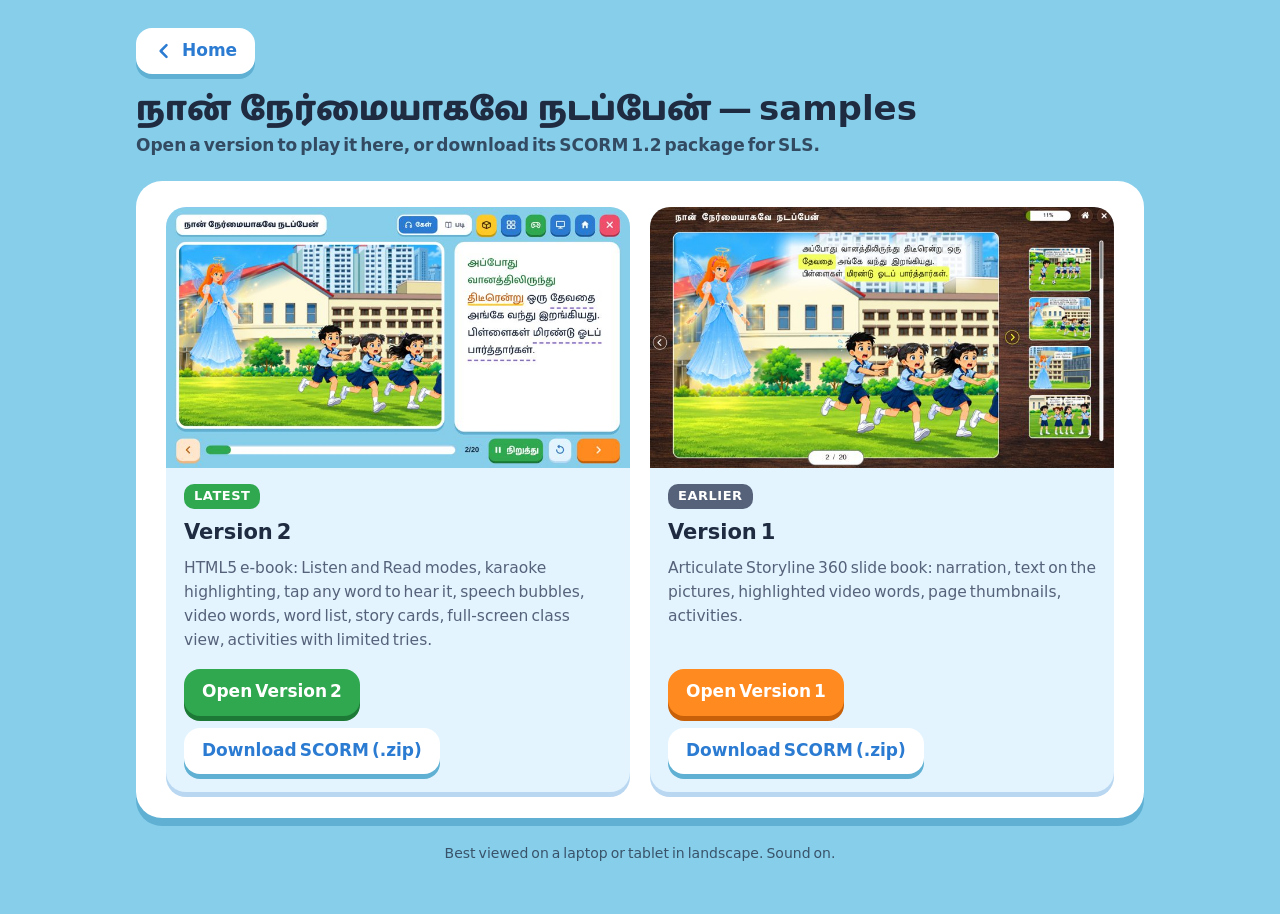
==== samples/index.html @ b4339971 "Samples site: e-book Version 1 and 2, features document, voice-over samples Co-Authored-By: Claude O" ====
<!doctype html>
<html lang="en">
<head>
<meta charset="utf-8">
<meta name="viewport" content="width=device-width,initial-scale=1,viewport-fit=cover">
<title>E-book Samples</title>
<link rel="stylesheet" href="../assets/site.css">
</head>
<body>
<div class="wrap">
  <a class="blk w crumb" href="../"><svg viewBox="0 0 24 24" fill="none" stroke="currentColor" stroke-width="3" stroke-linecap="round" stroke-linejoin="round"><path d="M15 5l-7 7 7 7"/></svg> Home</a>
  <header class="top">
    <div>
      <h1>நான் நேர்மையாகவே நடப்பேன் — samples</h1>
      <p>Open a version to play it here, or download its SCORM 1.2 package for SLS.</p>
    </div>
  </header>
  <section class="card">
    <div class="grid">
      <div class="sample">
        <img src="../assets/v2.jpg" alt="Version 2: story page with picture and text panel">
        <div class="b">
          <span class="tag">Latest</span>
          <h3>Version 2</h3>
          <p>HTML5 e-book: Listen and Read modes, karaoke highlighting, tap any word to hear it, speech bubbles, video words, word list, story cards, full-screen class view, activities with limited tries.</p>
          <div class="row">
            <a class="blk g" href="v2/index.html">Open Version 2</a>
            <a class="blk w" href="../downloads/version-2-SCORM.zip" download>Download SCORM (.zip)</a>
          </div>
        </div>
      </div>
      <div class="sample">
        <img src="../assets/v1.jpg" alt="Version 1: Storyline page with wooden frame and page thumbnails">
        <div class="b">
          <span class="tag old">Earlier</span>
          <h3>Version 1</h3>
          <p>Articulate Storyline 360 slide book: narration, text on the pictures, highlighted video words, page thumbnails, activities.</p>
          <div class="row">
            <a class="blk o" href="v1/story.html">Open Version 1</a>
            <a class="blk w" href="../downloads/version-1-SCORM.zip" download>Download SCORM (.zip)</a>
          </div>
        </div>
      </div>
    </div>
  </section>
  <footer>Best viewed on a laptop or tablet in landscape. Sound on.</footer>
</div>
</body>
</html>
---- assets/site.css ----
/* Toy Blocks — same look as the e-book */
@font-face{font-family:"Baloo Thambi 2";src:url(baloo-thambi-2-tamil-500-normal.woff2) format("woff2");font-weight:500}
@font-face{font-family:"Baloo Thambi 2";src:url(baloo-thambi-2-tamil-700-normal.woff2) format("woff2");font-weight:600 700}
@font-face{font-family:"Baloo Thambi 2";src:url(baloo-thambi-2-tamil-800-normal.woff2) format("woff2");font-weight:800}
:root{--sky:#87ceeb;--edge:#5fb0d3;--soft:#e3f4ff;--green:#2fa84f;--greend:#1d7a36;--orange:#ff8a1f;--oranged:#c8600a;
 --yellow:#ffc928;--yellowd:#c99a00;--blue:#2a7bd1;--blued:#1b579a;--ink:#1f2b40;--mute:#56627a;
 --font:"Baloo Thambi 2","Noto Sans Tamil","Latha",system-ui,sans-serif}
*{box-sizing:border-box}
html{color-scheme:light}
body{margin:0;background:var(--sky);color:var(--ink);font-family:var(--font);font-size:17px;line-height:1.55}
.wrap{max-width:1040px;margin:0 auto;padding:28px max(16px,env(safe-area-inset-right,0px)) 48px max(16px,env(safe-area-inset-left,0px))}
header.top{display:flex;align-items:center;gap:14px;flex-wrap:wrap;margin-bottom:22px}
.logo{width:52px;height:52px;border-radius:16px;background:var(--yellow);box-shadow:0 5px 0 var(--yellowd);display:grid;place-items:center;flex:none}
.logo svg{width:30px;height:30px}
header.top h1{margin:0;font-size:clamp(24px,4vw,34px);font-weight:800;line-height:1.2;text-wrap:balance}
header.top p{margin:2px 0 0;color:var(--ink);opacity:.8;font-weight:600}
.card{background:#fff;border-radius:26px;box-shadow:0 8px 0 var(--edge);padding:26px clamp(18px,3vw,30px);margin-bottom:26px}
.card h2{margin:0 0 6px;font-size:24px;font-weight:800}
.card>p{margin:0 0 16px;color:var(--mute)}
.grid{display:grid;grid-template-columns:repeat(auto-fit,minmax(min(100%,300px),1fr));gap:20px}
.sample{border-radius:20px;background:var(--soft);box-shadow:0 5px 0 #b9d7f1;overflow:hidden;display:flex;flex-direction:column;min-width:0}
.sample img{width:100%;aspect-ratio:16/9;object-fit:cover;display:block;max-width:100%}
.sample .b{padding:16px 18px 18px;display:flex;flex-direction:column;gap:8px;flex:1}
.tag{align-self:flex-start;font-size:13px;font-weight:800;letter-spacing:.04em;text-transform:uppercase;border-radius:10px;padding:2px 10px;color:#fff;background:var(--green)}
.tag.old{background:var(--mute)}
.sample h3{margin:0;font-size:21px;font-weight:800}
.sample p{margin:0;color:var(--mute);font-size:15.5px}
.row{display:flex;gap:12px;flex-wrap:wrap;margin-top:auto;padding-top:8px}
.blk{display:inline-flex;align-items:center;gap:8px;border:0;border-radius:16px;padding:10px 18px;font:inherit;font-weight:800;color:#fff;text-decoration:none;transition:transform .08s}
.blk:active{transform:translateY(3px)}
.blk:focus-visible{outline:4px solid var(--ink);outline-offset:3px}
.g{background:var(--green);box-shadow:0 5px 0 var(--greend)} .o{background:var(--orange);box-shadow:0 5px 0 var(--oranged)}
.b2{background:var(--blue);box-shadow:0 5px 0 var(--blued)} .w{background:#fff;color:var(--blue);box-shadow:0 5px 0 var(--edge)}
.blk svg{width:20px;height:20px}
.vo{display:flex;flex-direction:column;gap:12px}
.vo .item{display:grid;grid-template-columns:44px 1fr;gap:14px;align-items:center;background:var(--soft);border-radius:18px;padding:12px 14px;min-width:0}
.vo .n{width:44px;height:44px;border-radius:14px;background:var(--orange);box-shadow:0 4px 0 var(--oranged);color:#fff;font-weight:800;display:grid;place-items:center;font-size:19px}
.vo .t{min-width:0}
.vo .t b{display:block;font-weight:800}
.vo .t span{display:block;color:var(--mute);font-size:14.5px}
.vo audio{width:100%;margin-top:6px}
.vo a{color:var(--blue);font-weight:700;font-size:14.5px;word-break:break-all}
.empty{color:var(--mute);font-style:italic}
footer{color:var(--ink);opacity:.75;font-size:14px;text-align:center}
.crumb{display:inline-flex;margin-bottom:16px}
@media (prefers-reduced-motion:reduce){.blk{transition:none}}
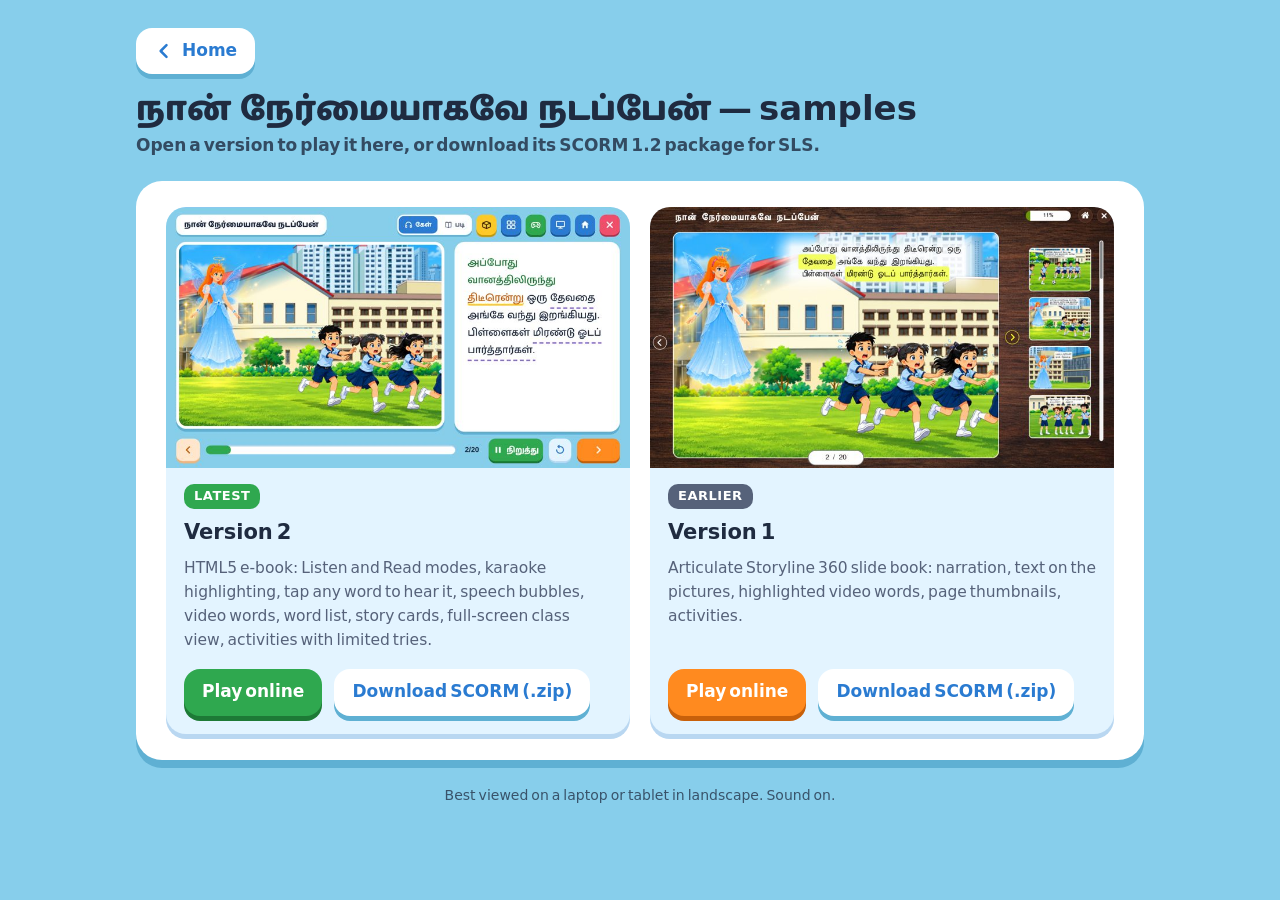
==== commit 12441a0c: "Landing page: three panels (Sample Reader, Feature Document, Voice-over Samples) with play and downl" ====
--- a/samples/index.html
+++ b/samples/index.html
@@ -24,7 +24,7 @@
           <h3>Version 2</h3>
           <p>HTML5 e-book: Listen and Read modes, karaoke highlighting, tap any word to hear it, speech bubbles, video words, word list, story cards, full-screen class view, activities with limited tries.</p>
           <div class="row">
-            <a class="blk g" href="v2/index.html">Open Version 2</a>
+            <a class="blk g" href="v2/index.html">Play online</a>
             <a class="blk w" href="../downloads/version-2-SCORM.zip" download>Download SCORM (.zip)</a>
           </div>
         </div>
@@ -36,7 +36,7 @@
           <h3>Version 1</h3>
           <p>Articulate Storyline 360 slide book: narration, text on the pictures, highlighted video words, page thumbnails, activities.</p>
           <div class="row">
-            <a class="blk o" href="v1/story.html">Open Version 1</a>
+            <a class="blk o" href="v1/story.html">Play online</a>
             <a class="blk w" href="../downloads/version-1-SCORM.zip" download>Download SCORM (.zip)</a>
           </div>
         </div>
--- a/assets/site.css
+++ b/assets/site.css
@@ -39,8 +39,30 @@
 .vo .t b{display:block;font-weight:800}
 .vo .t span{display:block;color:var(--mute);font-size:14.5px}
 .vo audio{width:100%;margin-top:6px}
-.vo a{color:var(--blue);font-weight:700;font-size:14.5px;word-break:break-all}
+.vo a.dl{display:inline-block;margin-top:4px;color:var(--blue);font-weight:800;font-size:14.5px;text-decoration:underline}
 .empty{color:var(--mute);font-style:italic}
 footer{color:var(--ink);opacity:.75;font-size:14px;text-align:center}
 .crumb{display:inline-flex;margin-bottom:16px}
 @media (prefers-reduced-motion:reduce){.blk{transition:none}}
+
+/* ---- landing: three panels ---- */
+.wrap.wide{max-width:1240px}
+.panels{display:grid;grid-template-columns:repeat(3,minmax(0,1fr));gap:22px;align-items:start}
+@media (max-width:980px){.panels{grid-template-columns:1fr}}
+.panel{background:#fff;border-radius:26px;box-shadow:0 8px 0 var(--edge);overflow:hidden;display:flex;flex-direction:column;min-width:0}
+.panel>h2{margin:0;padding:16px 22px;font-size:21px;font-weight:800;color:#fff;display:flex;align-items:center;gap:10px}
+.panel>h2 svg{width:26px;height:26px;flex:none}
+.panel.p1>h2{background:var(--green)} .panel.p2>h2{background:var(--blue)} .panel.p3>h2{background:var(--orange)}
+.panel .in{padding:18px 20px 22px;display:flex;flex-direction:column;gap:14px}
+.panel .in>p{margin:0;color:var(--mute);font-size:15.5px}
+.ver{background:var(--soft);border-radius:18px;overflow:hidden;box-shadow:0 4px 0 #b9d7f1}
+.ver img{width:100%;aspect-ratio:16/9;object-fit:cover;display:block}
+.ver .b{padding:12px 14px 14px;display:flex;flex-direction:column;gap:8px}
+.ver h3{margin:0;font-size:18px;font-weight:800;display:flex;align-items:center;gap:8px;flex-wrap:wrap}
+.ver .row{padding-top:2px}
+.blk.sm{padding:8px 14px;font-size:15px;border-radius:14px}
+.docimg{border-radius:16px;overflow:hidden;box-shadow:0 4px 0 #b9d7f1;border:1px solid #c9dced}
+.docimg img{width:100%;display:block}
+.panel .vo .item{grid-template-columns:38px 1fr;gap:12px;padding:10px 12px}
+.panel .vo .n{width:38px;height:38px;font-size:17px;border-radius:12px}
+.panel .vo audio{height:36px}
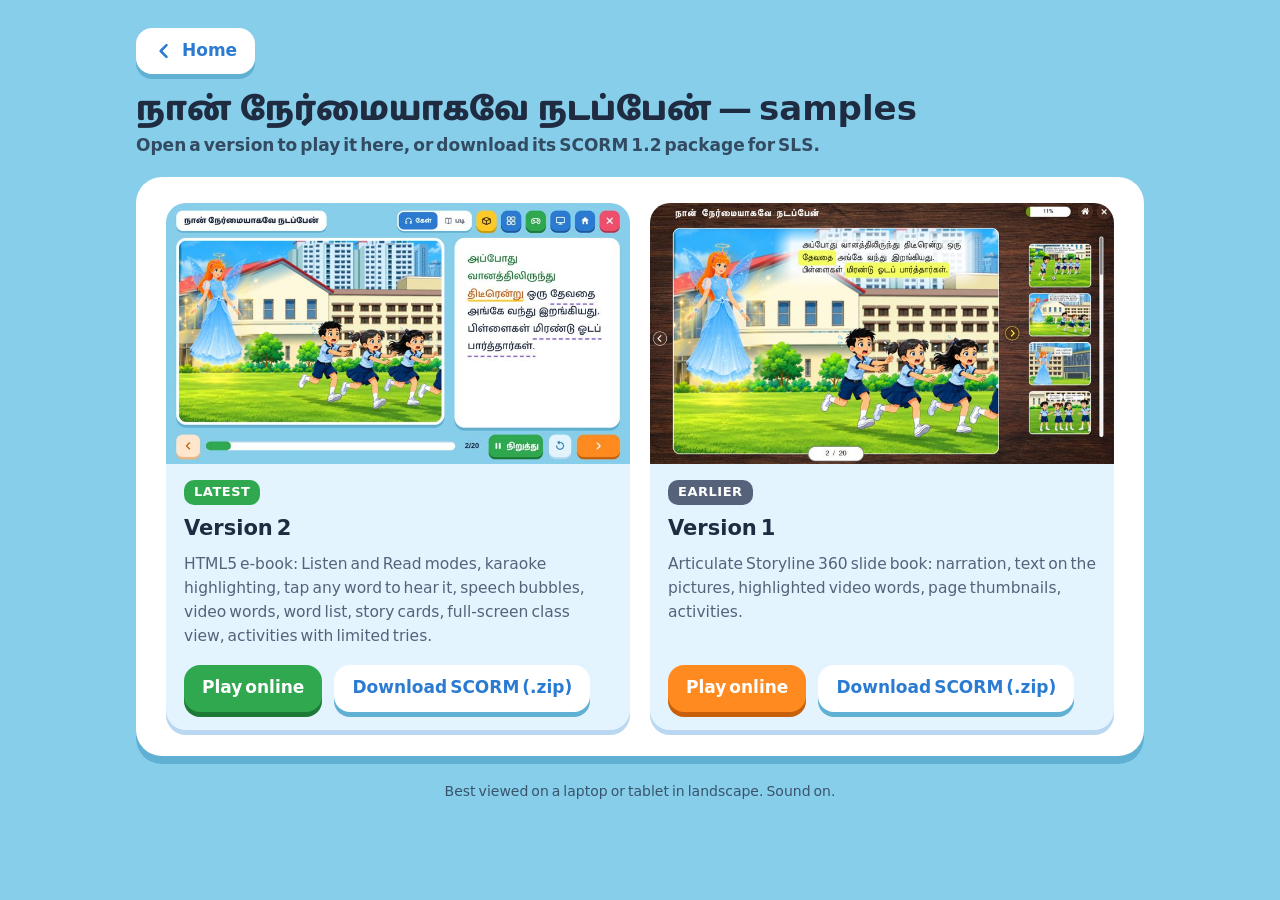
==== commit 3bb64c44: "Landing page: fixed icon sizes, cache-busted stylesheet, tighter layout on medium screens Co-Authore" ====
--- a/samples/index.html
+++ b/samples/index.html
@@ -4,11 +4,11 @@
 <meta charset="utf-8">
 <meta name="viewport" content="width=device-width,initial-scale=1,viewport-fit=cover">
 <title>E-book Samples</title>
-<link rel="stylesheet" href="../assets/site.css">
+<link rel="stylesheet" href="../assets/site.css?v=3">
 </head>
 <body>
 <div class="wrap">
-  <a class="blk w crumb" href="../"><svg viewBox="0 0 24 24" fill="none" stroke="currentColor" stroke-width="3" stroke-linecap="round" stroke-linejoin="round"><path d="M15 5l-7 7 7 7"/></svg> Home</a>
+  <a class="blk w crumb" href="../"><svg width="20" height="20" viewBox="0 0 24 24" fill="none" stroke="currentColor" stroke-width="3" stroke-linecap="round" stroke-linejoin="round"><path d="M15 5l-7 7 7 7"/></svg> Home</a>
   <header class="top">
     <div>
       <h1>நான் நேர்மையாகவே நடப்பேன் — samples</h1>
--- a/assets/site.css
+++ b/assets/site.css
@@ -9,7 +9,7 @@
 html{color-scheme:light}
 body{margin:0;background:var(--sky);color:var(--ink);font-family:var(--font);font-size:17px;line-height:1.55}
 .wrap{max-width:1040px;margin:0 auto;padding:28px max(16px,env(safe-area-inset-right,0px)) 48px max(16px,env(safe-area-inset-left,0px))}
-header.top{display:flex;align-items:center;gap:14px;flex-wrap:wrap;margin-bottom:22px}
+header.top{display:flex;align-items:center;gap:14px;flex-wrap:wrap;margin-bottom:18px}
 .logo{width:52px;height:52px;border-radius:16px;background:var(--yellow);box-shadow:0 5px 0 var(--yellowd);display:grid;place-items:center;flex:none}
 .logo svg{width:30px;height:30px}
 header.top h1{margin:0;font-size:clamp(24px,4vw,34px);font-weight:800;line-height:1.2;text-wrap:balance}
@@ -48,7 +48,7 @@
 /* ---- landing: three panels ---- */
 .wrap.wide{max-width:1240px}
 .panels{display:grid;grid-template-columns:repeat(3,minmax(0,1fr));gap:22px;align-items:start}
-@media (max-width:980px){.panels{grid-template-columns:1fr}}
+@media (max-width:820px){.panels{grid-template-columns:1fr}}
 .panel{background:#fff;border-radius:26px;box-shadow:0 8px 0 var(--edge);overflow:hidden;display:flex;flex-direction:column;min-width:0}
 .panel>h2{margin:0;padding:16px 22px;font-size:21px;font-weight:800;color:#fff;display:flex;align-items:center;gap:10px}
 .panel>h2 svg{width:26px;height:26px;flex:none}
@@ -66,3 +66,6 @@
 .panel .vo .item{grid-template-columns:38px 1fr;gap:12px;padding:10px 12px}
 .panel .vo .n{width:38px;height:38px;font-size:17px;border-radius:12px}
 .panel .vo audio{height:36px}
+
+/* medium screens: keep the three headers on one line each */
+@media (min-width:821px) and (max-width:1180px){.panel>h2{font-size:16.5px;padding:13px 14px;gap:8px;white-space:nowrap} .panel>h2 svg{width:22px;height:22px} .panel .in{padding:14px;gap:12px} .blk.sm{padding:7px 10px;font-size:14px} .ver h3{font-size:16px} .wrap.wide{padding-left:max(14px,env(safe-area-inset-left,0px));padding-right:max(14px,env(safe-area-inset-right,0px))} .panels{gap:16px}}
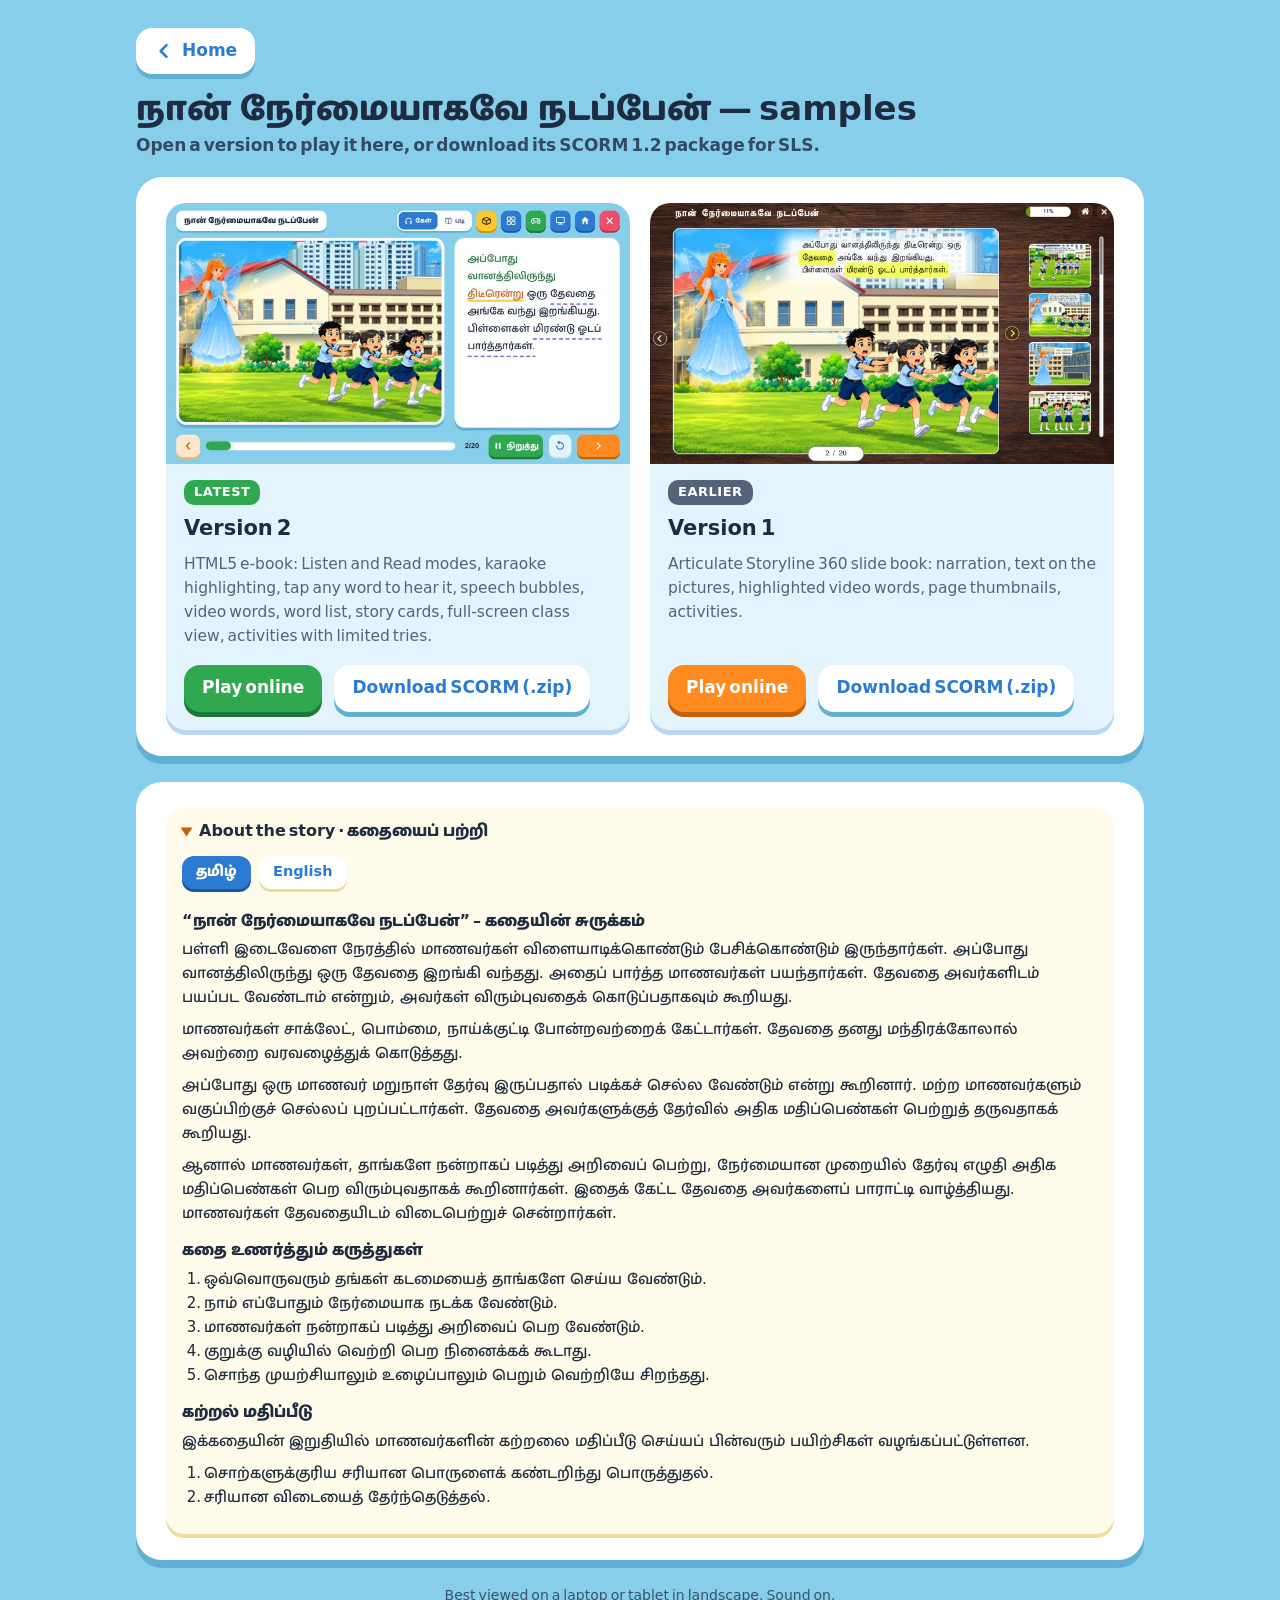
==== commit d0a6a2f7: "Add story summary, moral values and learning assessment (Tamil and English) Co-Authored-By: Claude O" ====
--- a/samples/index.html
+++ b/samples/index.html
@@ -4,7 +4,7 @@
 <meta charset="utf-8">
 <meta name="viewport" content="width=device-width,initial-scale=1,viewport-fit=cover">
 <title>E-book Samples</title>
-<link rel="stylesheet" href="../assets/site.css?v=3">
+<link rel="stylesheet" href="../assets/site.css?v=4">
 </head>
 <body>
 <div class="wrap">
@@ -43,6 +43,37 @@
       </div>
     </div>
   </section>
+  <section class="card">
+    <details class="story" open>
+          <summary>About the story · கதையைப் பற்றி</summary>
+          <div class="langs">
+            <input type="radio" name="lg2" id="lg2-ta" checked><label for="lg2-ta">தமிழ்</label>
+            <input type="radio" name="lg2" id="lg2-en"><label for="lg2-en">English</label>
+            <div class="lang ta" lang="ta"><h4>“நான் நேர்மையாகவே நடப்பேன்” – கதையின் சுருக்கம்</h4>
+<p>பள்ளி இடைவேளை நேரத்தில் மாணவர்கள் விளையாடிக்கொண்டும் பேசிக்கொண்டும் இருந்தார்கள். அப்போது வானத்திலிருந்து ஒரு தேவதை இறங்கி வந்தது. அதைப் பார்த்த மாணவர்கள் பயந்தார்கள். தேவதை அவர்களிடம் பயப்பட வேண்டாம் என்றும், அவர்கள் விரும்புவதைக் கொடுப்பதாகவும் கூறியது.</p>
+<p>மாணவர்கள் சாக்லேட், பொம்மை, நாய்க்குட்டி போன்றவற்றைக் கேட்டார்கள். தேவதை தனது மந்திரக்கோலால் அவற்றை வரவழைத்துக் கொடுத்தது.</p>
+<p>அப்போது ஒரு மாணவர் மறுநாள் தேர்வு இருப்பதால் படிக்கச் செல்ல வேண்டும் என்று கூறினார். மற்ற மாணவர்களும் வகுப்பிற்குச் செல்லப் புறப்பட்டார்கள். தேவதை அவர்களுக்குத் தேர்வில் அதிக மதிப்பெண்கள் பெற்றுத் தருவதாகக் கூறியது.</p>
+<p>ஆனால் மாணவர்கள், தாங்களே நன்றாகப் படித்து அறிவைப் பெற்று, நேர்மையான முறையில் தேர்வு எழுதி அதிக மதிப்பெண்கள் பெற விரும்புவதாகக் கூறினார்கள். இதைக் கேட்ட தேவதை அவர்களைப் பாராட்டி வாழ்த்தியது. மாணவர்கள் தேவதையிடம் விடைபெற்றுச் சென்றார்கள்.</p>
+<h4>கதை உணர்த்தும் கருத்துகள்</h4>
+<ol><li>ஒவ்வொருவரும் தங்கள் கடமையைத் தாங்களே செய்ய வேண்டும்.</li><li>நாம் எப்போதும் நேர்மையாக நடக்க வேண்டும்.</li><li>மாணவர்கள் நன்றாகப் படித்து அறிவைப் பெற வேண்டும்.</li><li>குறுக்கு வழியில் வெற்றி பெற நினைக்கக் கூடாது.</li><li>சொந்த முயற்சியாலும் உழைப்பாலும் பெறும் வெற்றியே சிறந்தது.</li></ol>
+<h4>கற்றல் மதிப்பீடு</h4>
+<p>இக்கதையின் இறுதியில் மாணவர்களின் கற்றலை மதிப்பீடு செய்யப் பின்வரும் பயிற்சிகள் வழங்கப்பட்டுள்ளன.</p>
+<ol><li>சொற்களுக்குரிய சரியான பொருளைக் கண்டறிந்து பொருத்துதல்.</li><li>சரியான விடையைத் தேர்ந்தெடுத்தல்.</li></ol></div>
+            <div class="lang en" lang="en"><h4>“I Will Always Be Honest” – Story Summary</h4>
+<p>During recess, the students were playing and chatting with one another. Suddenly, a fairy descended from the sky. The students were frightened when they saw her. The fairy reassured them that there was nothing to fear and promised to give them whatever they wished for.</p>
+<p>The students asked for chocolates, toys, puppies, and other things. The fairy used her magic wand to grant their wishes.</p>
+<p>Just then, one student remembered that they had an examination the following day and said that it was time to return to class to study. The other students also prepared to leave. The fairy offered to help them score high marks in their examination.</p>
+<p>However, the students politely declined her offer. They explained that they wanted to study hard, gain knowledge, and achieve good results through their own efforts and honesty.</p>
+<p>The fairy was pleased with their response. She praised the students and wished them success. The students bid farewell to the fairy, who then flew back into the sky.</p>
+<h4>Moral Values Conveyed by the Story</h4>
+<ol><li>Everyone should fulfil their own responsibilities.</li><li>We should always act honestly.</li><li>Students should study diligently to gain knowledge.</li><li>We should not take shortcuts to achieve success.</li><li>Success achieved through personal effort and hard work is the most meaningful.</li></ol>
+<h4>Learning Assessment Activities</h4>
+<p>At the end of the story, the following activities are provided to assess students' understanding and learning:</p>
+<ol><li>Vocabulary Matching: Identify and match words with their correct meanings.</li><li>Multiple-Choice Questions: Select the correct answers from the given options.</li></ol>
+<p>These activities can also be adapted into an interactive classroom lesson to reinforce honesty, responsibility, and independent learning.</p></div>
+          </div>
+        </details>
+  </section>
   <footer>Best viewed on a laptop or tablet in landscape. Sound on.</footer>
 </div>
 </body>
--- a/assets/site.css
+++ b/assets/site.css
@@ -69,3 +69,21 @@
 
 /* medium screens: keep the three headers on one line each */
 @media (min-width:821px) and (max-width:1180px){.panel>h2{font-size:16.5px;padding:13px 14px;gap:8px;white-space:nowrap} .panel>h2 svg{width:22px;height:22px} .panel .in{padding:14px;gap:12px} .blk.sm{padding:7px 10px;font-size:14px} .ver h3{font-size:16px} .wrap.wide{padding-left:max(14px,env(safe-area-inset-left,0px));padding-right:max(14px,env(safe-area-inset-right,0px))} .panels{gap:16px}}
+
+/* ---- story summary (Tamil / English) ---- */
+details.story{background:#fffbea;border-radius:18px;box-shadow:0 4px 0 #f0dc9a;overflow:hidden}
+details.story>summary{cursor:pointer;list-style:none;padding:12px 16px;font-weight:800;font-size:16px;display:flex;align-items:center;gap:8px}
+details.story>summary::-webkit-details-marker{display:none}
+details.story>summary::before{content:"";width:0;height:0;border:6px solid transparent;border-left:9px solid var(--oranged);border-right:0;transition:transform .15s}
+details.story[open]>summary::before{transform:rotate(90deg)}
+details.story>summary:focus-visible{outline:4px solid var(--ink);outline-offset:-4px}
+.langs{padding:0 16px 16px;display:flex;flex-wrap:wrap;gap:8px}
+.langs input{position:absolute;opacity:0;pointer-events:none}
+.langs label{cursor:pointer;padding:5px 14px;border-radius:12px;background:#fff;color:var(--blue);font-weight:800;font-size:14.5px;box-shadow:0 3px 0 #f0dc9a}
+.langs input:checked+label{background:var(--blue);color:#fff;box-shadow:0 3px 0 var(--blued)}
+.langs input:focus-visible+label{outline:3px solid var(--ink);outline-offset:2px}
+.langs .lang{display:none;flex-basis:100%;font-size:15px;line-height:1.6;min-width:0}
+.langs input:nth-of-type(1):checked~.ta,.langs input:nth-of-type(2):checked~.en{display:block}
+.langs h4{margin:12px 0 4px;font-size:16px;font-weight:800}
+.langs p{margin:0 0 8px}
+.langs ol{margin:0 0 8px;padding-left:22px}
